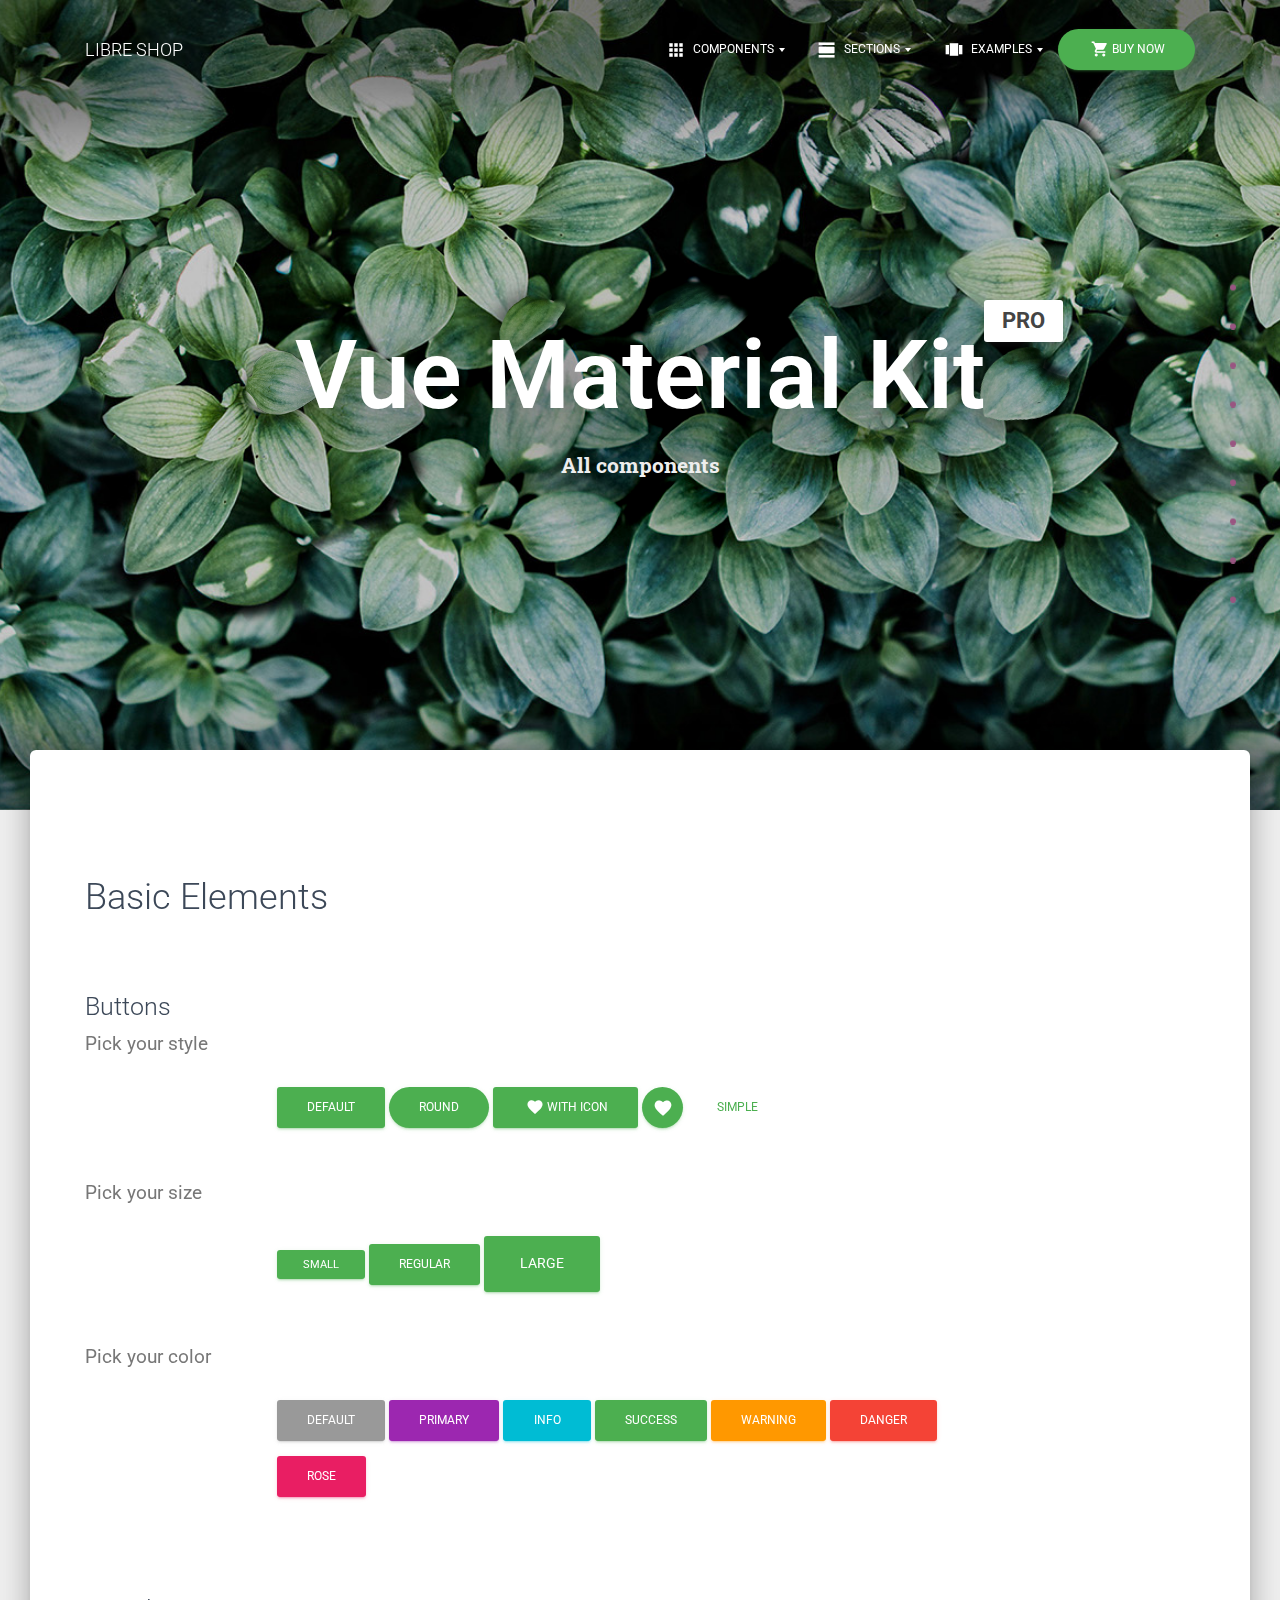
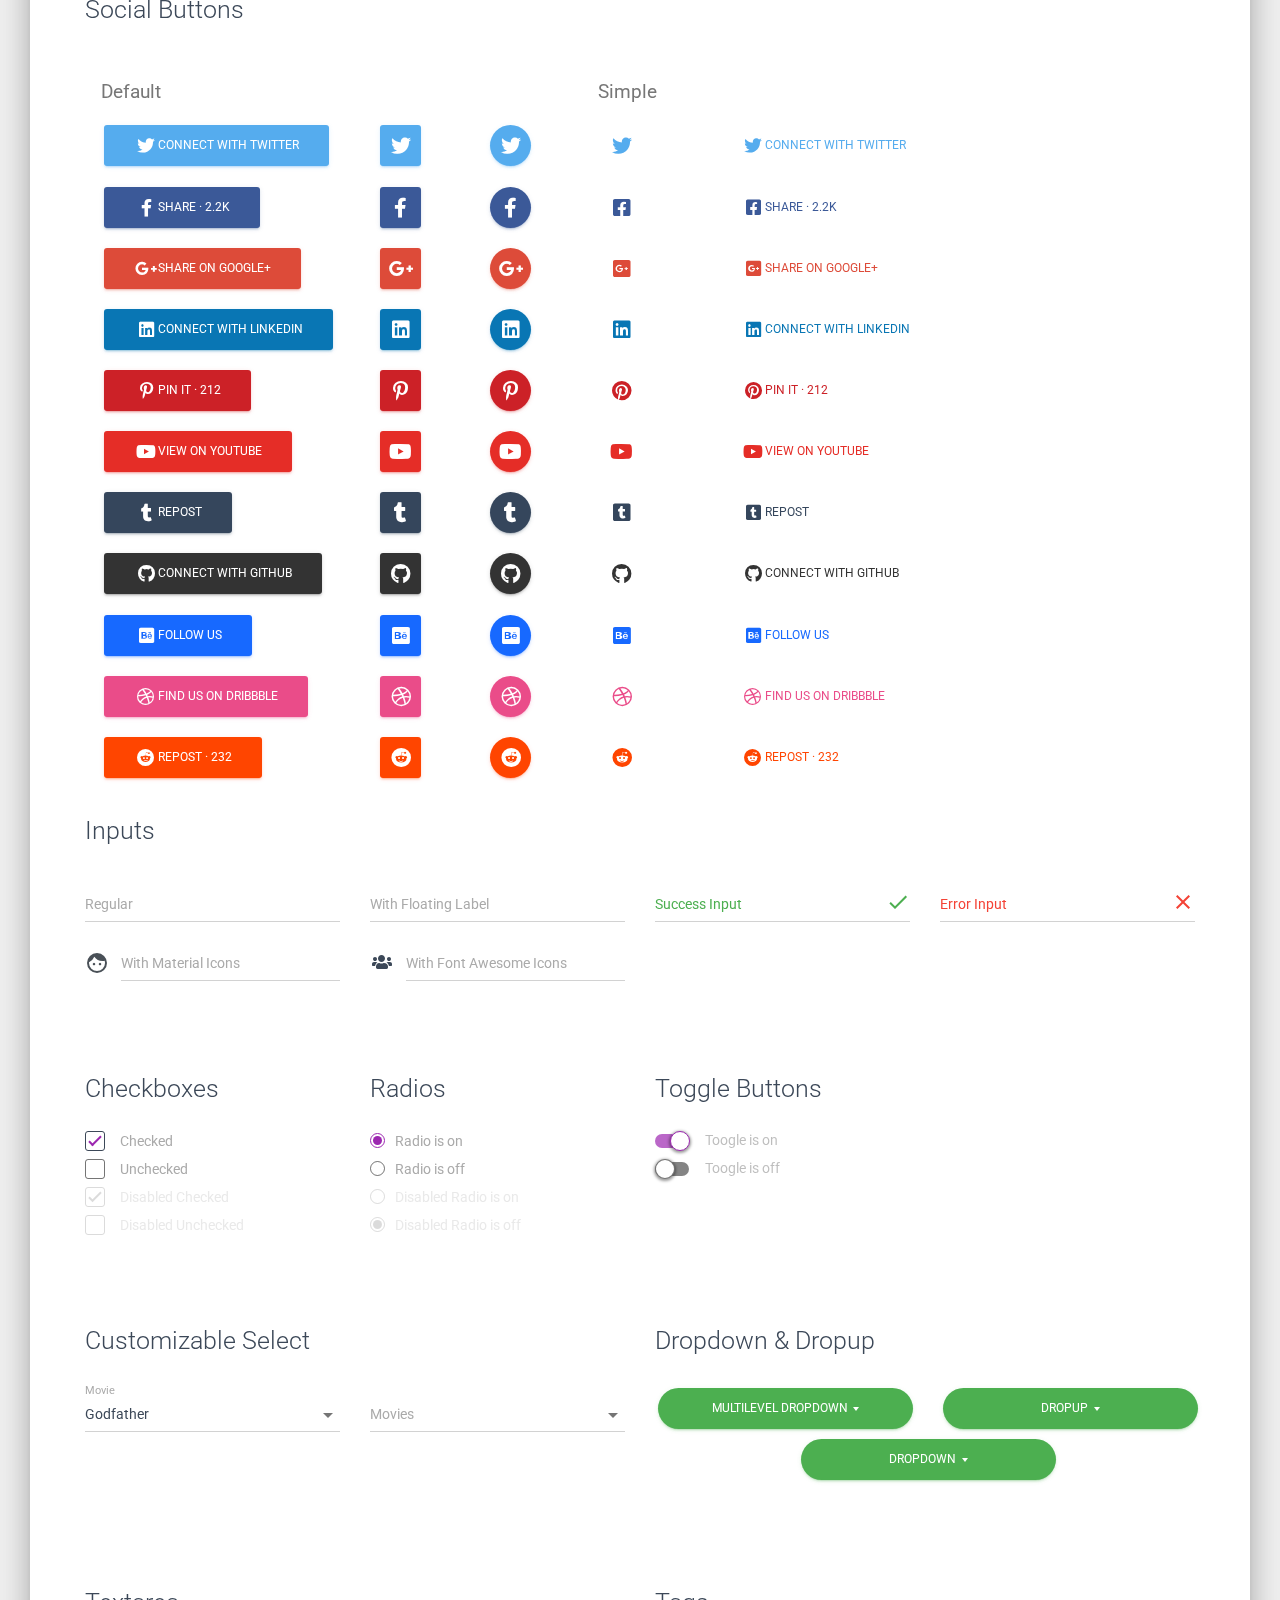
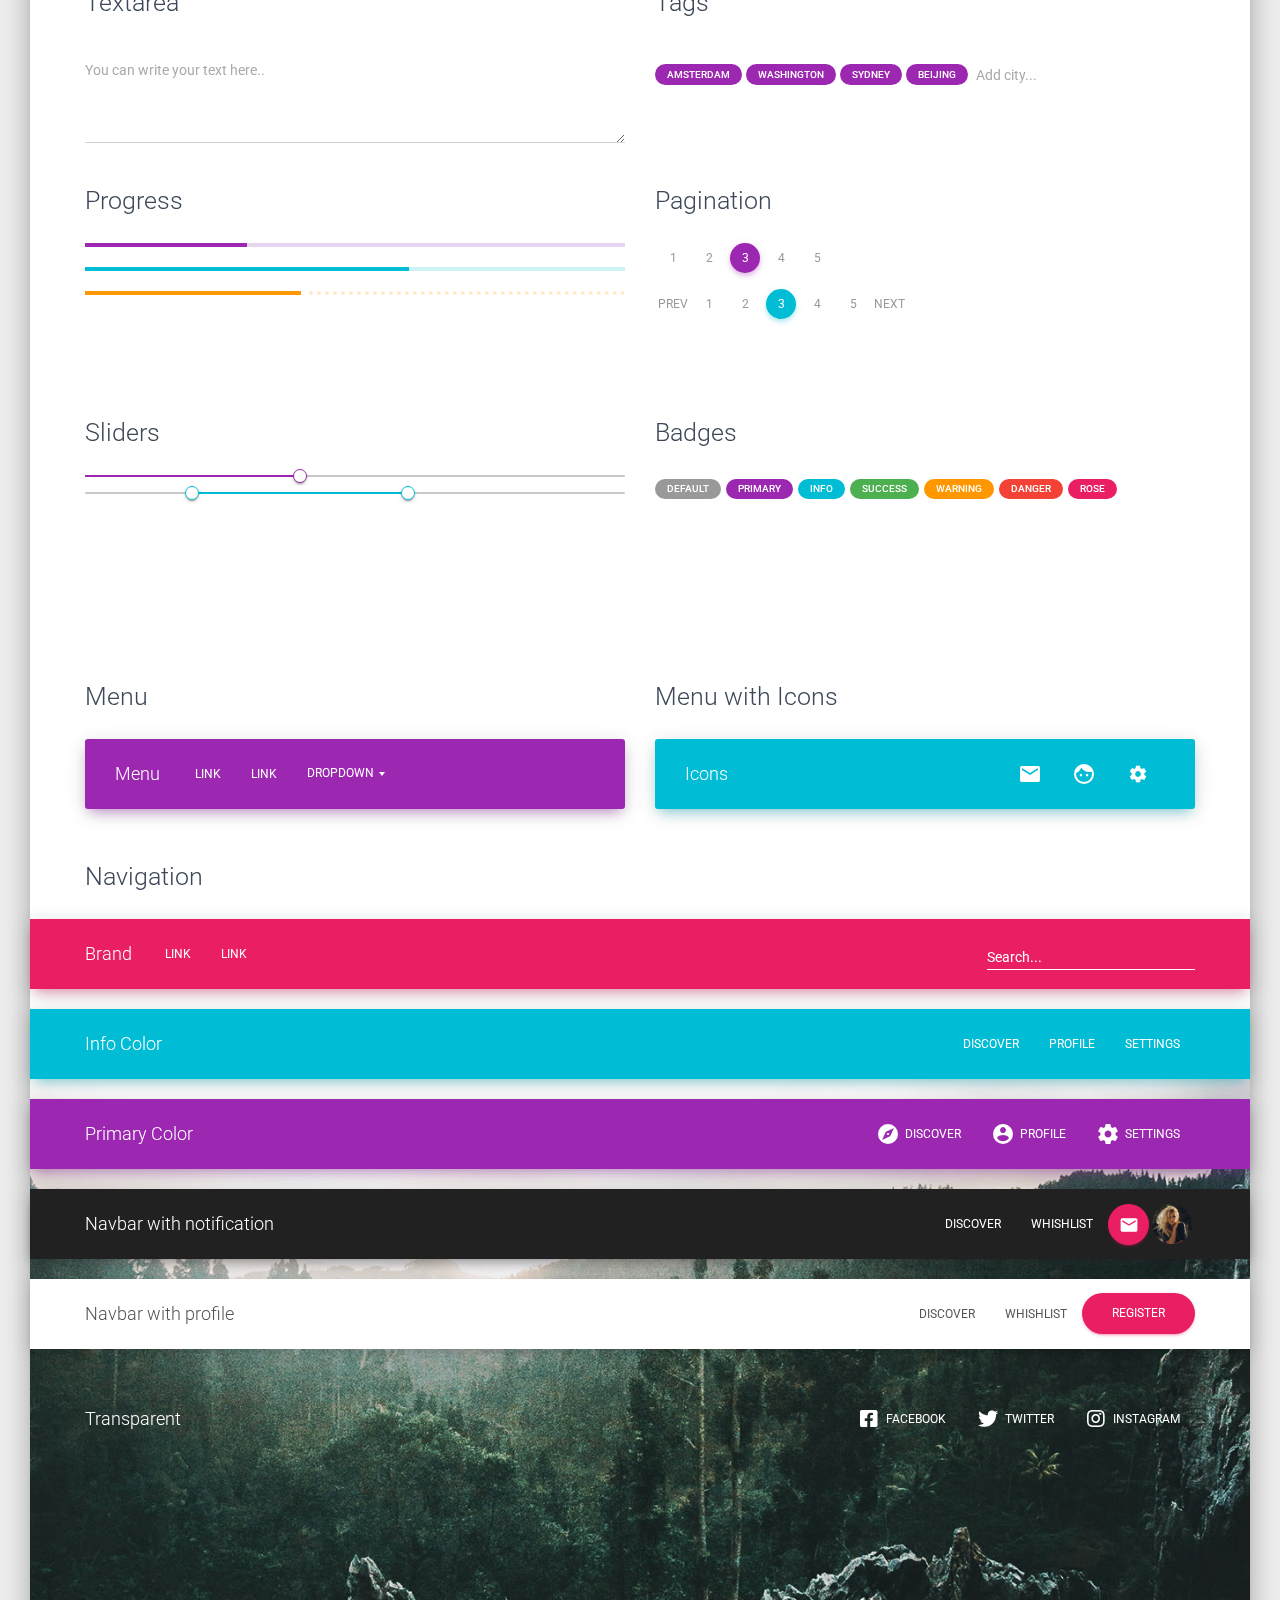
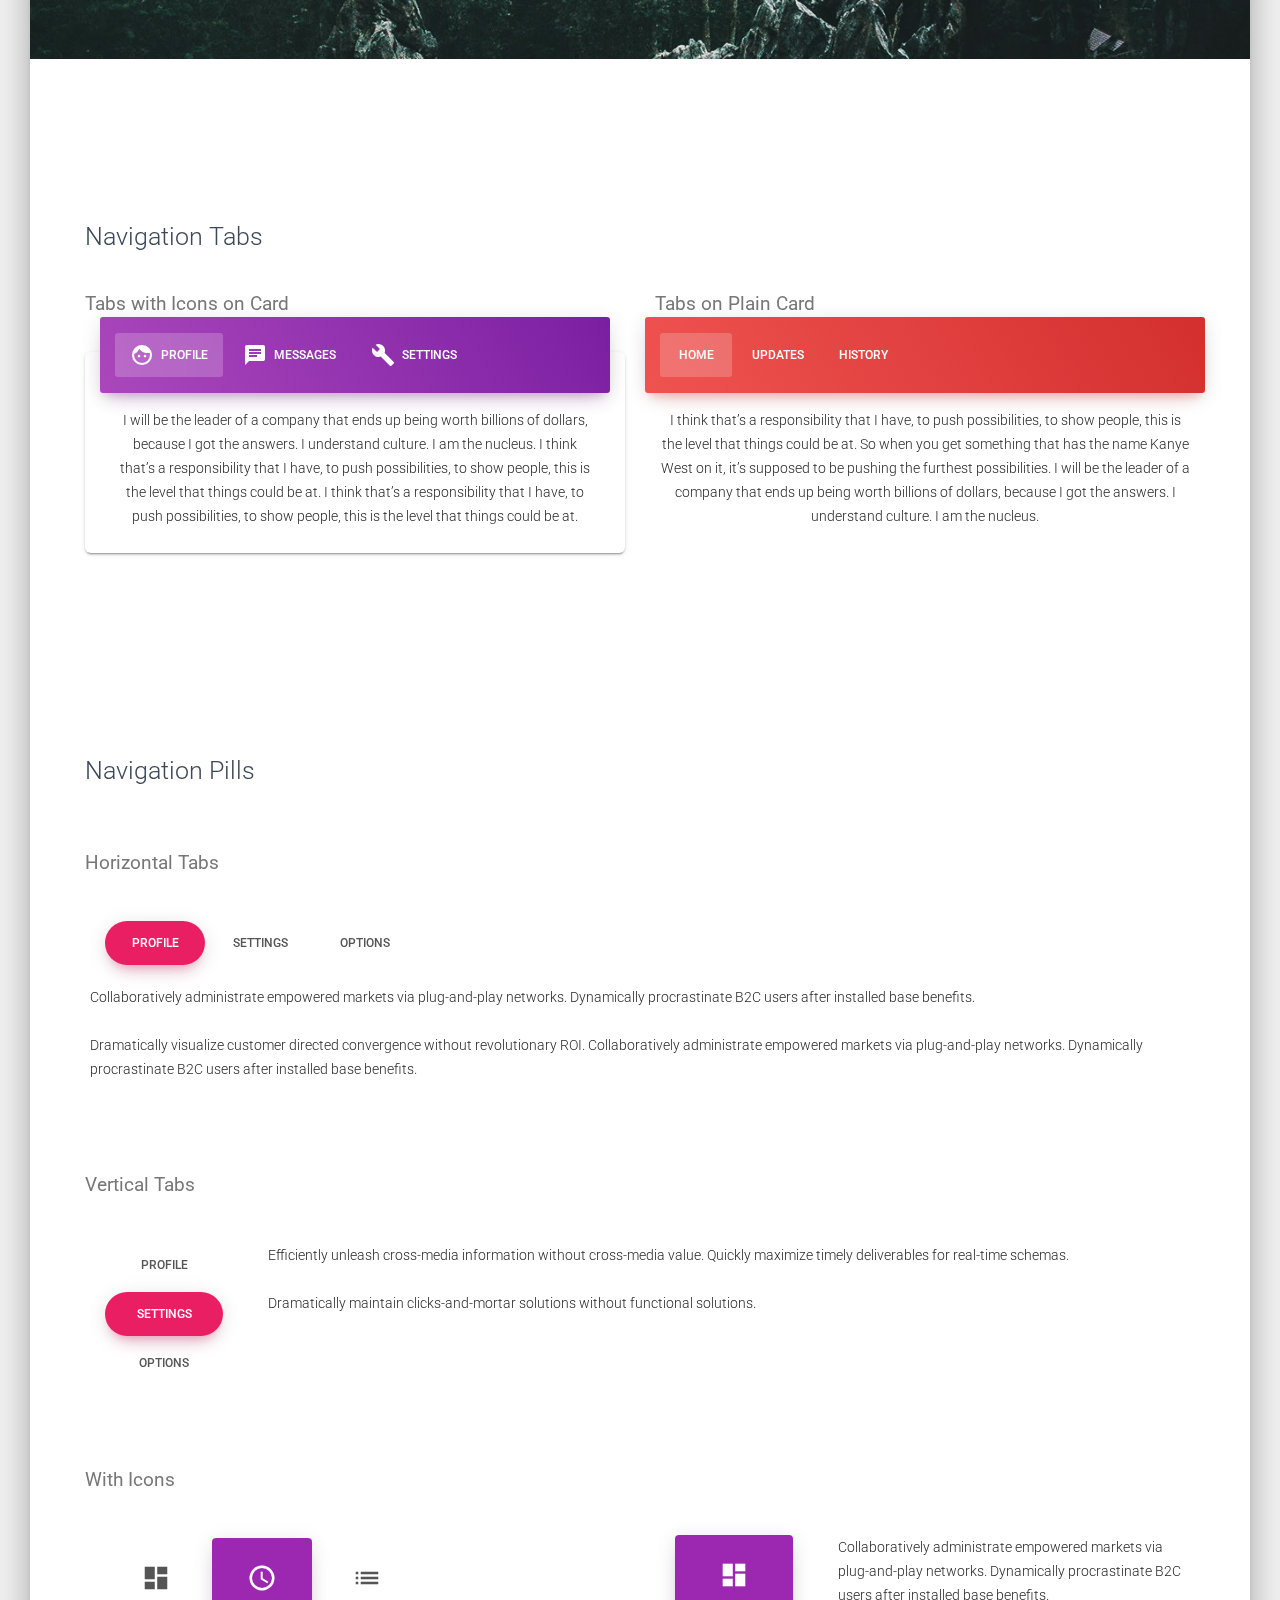
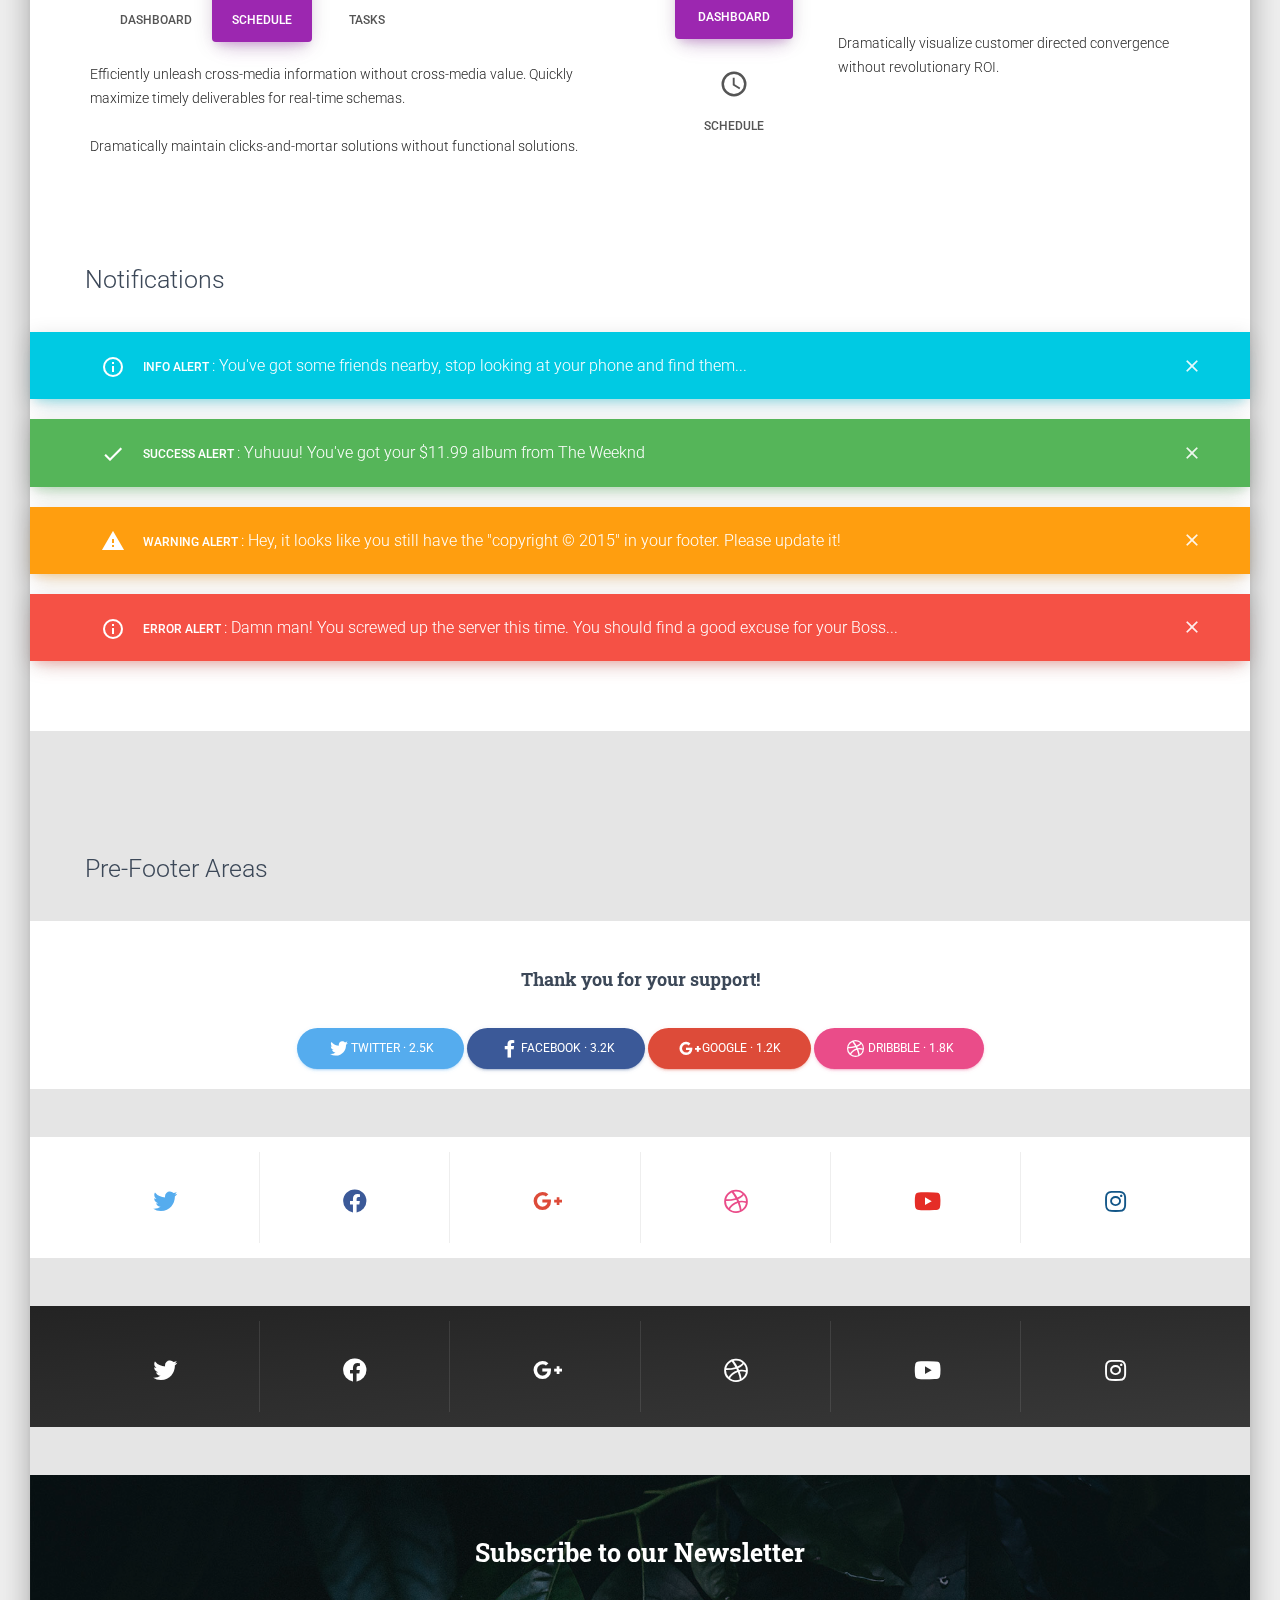
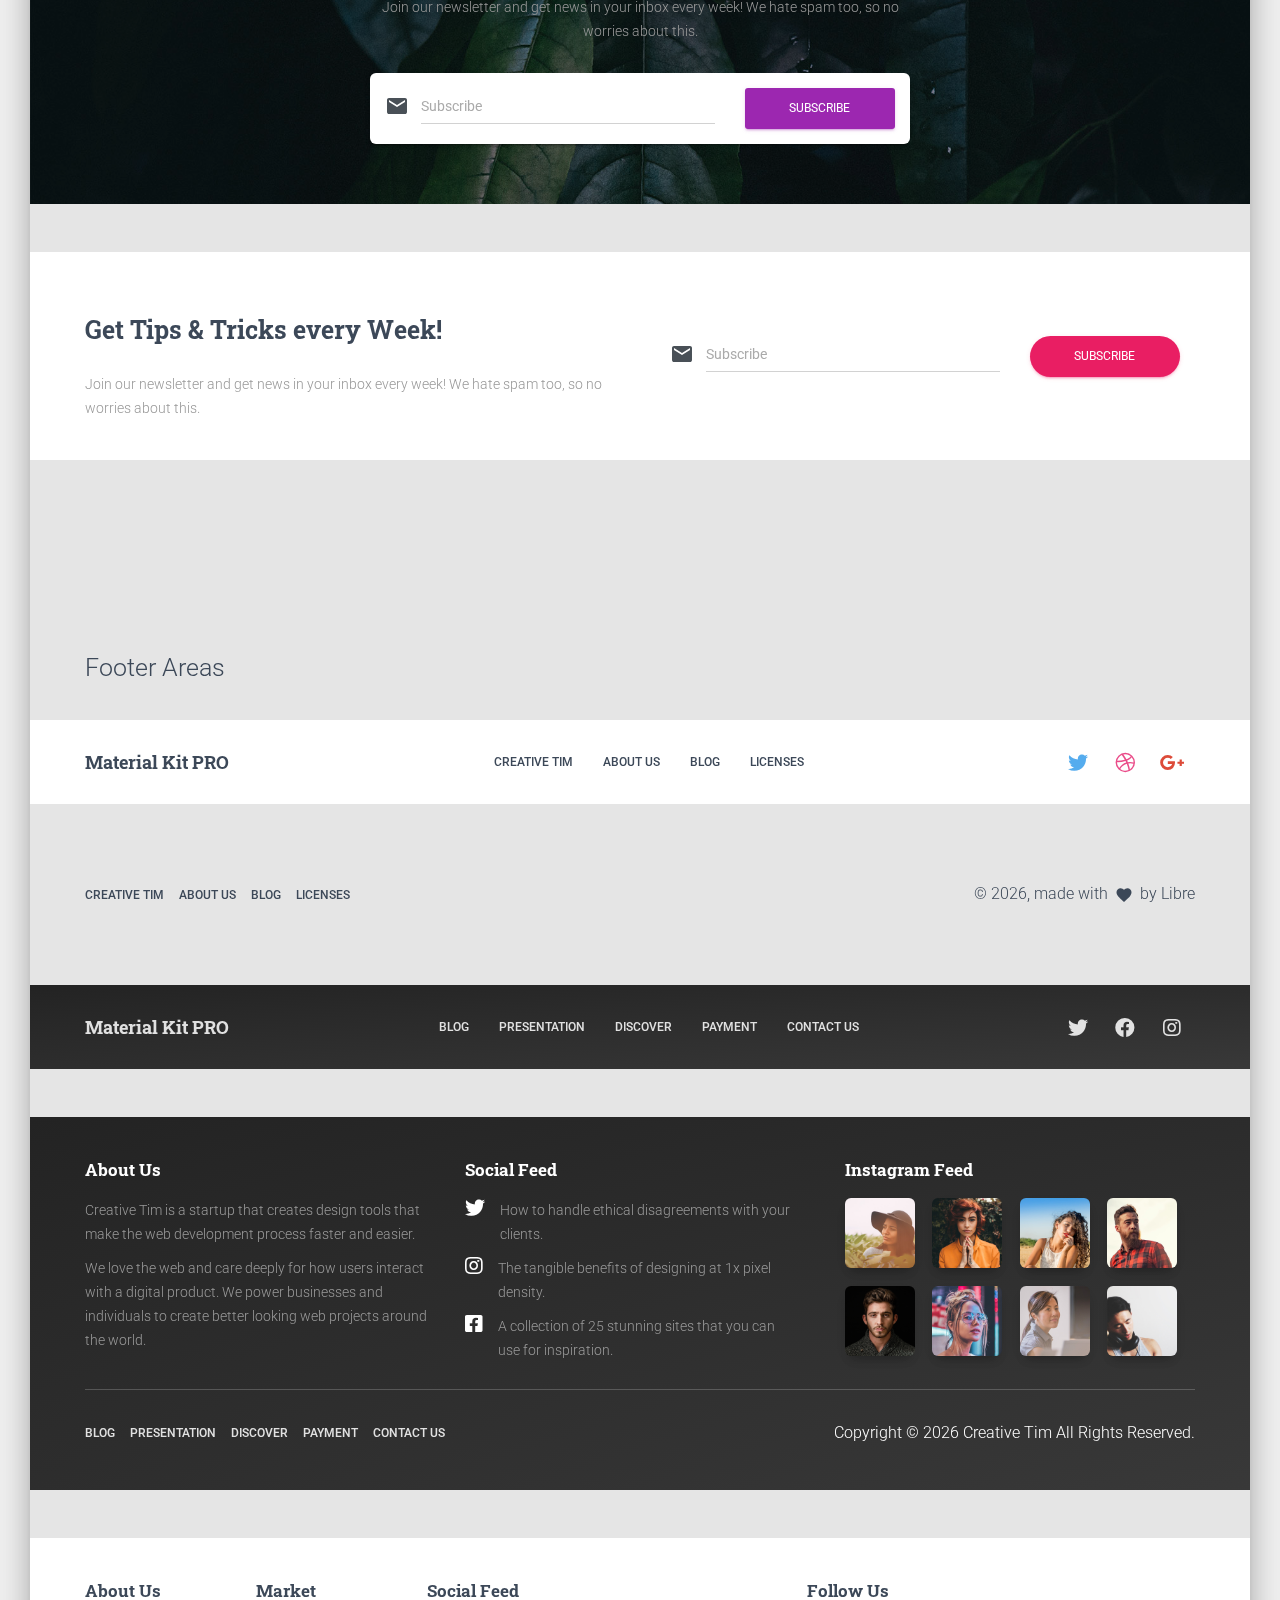
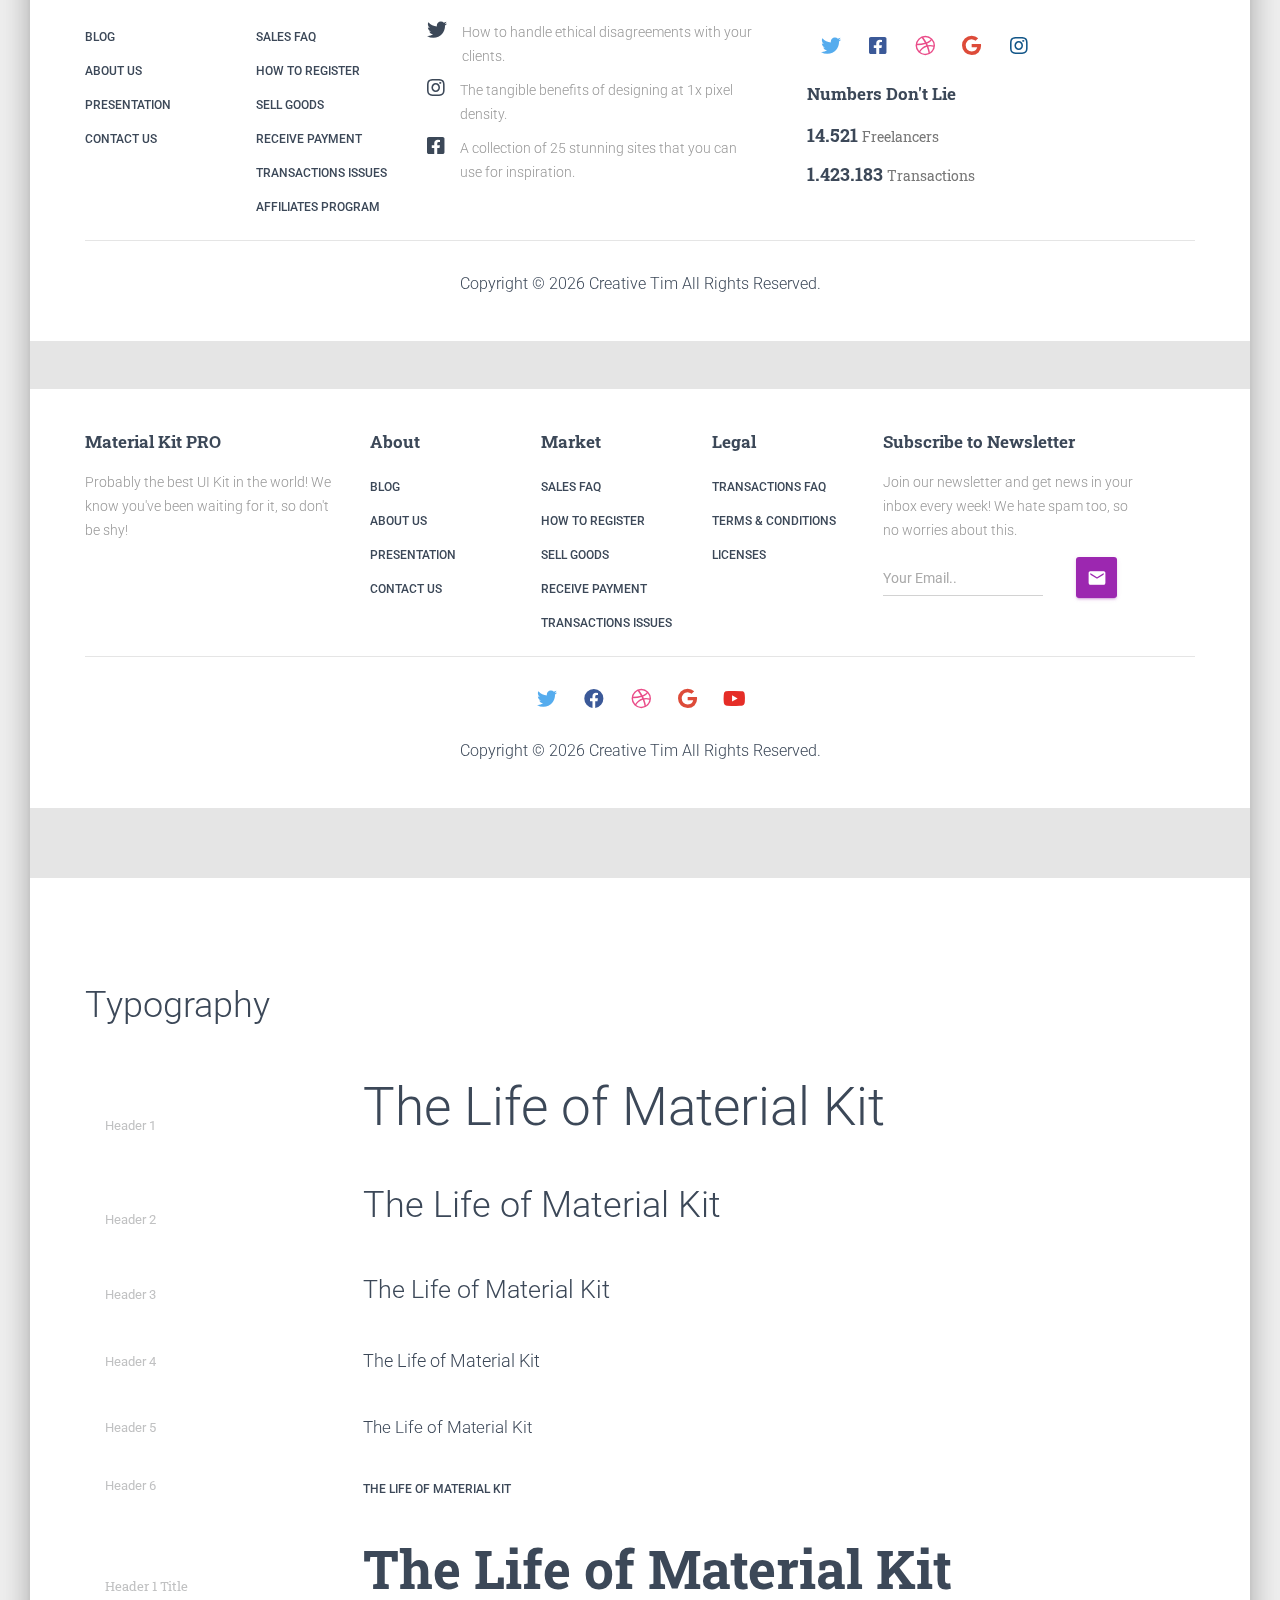
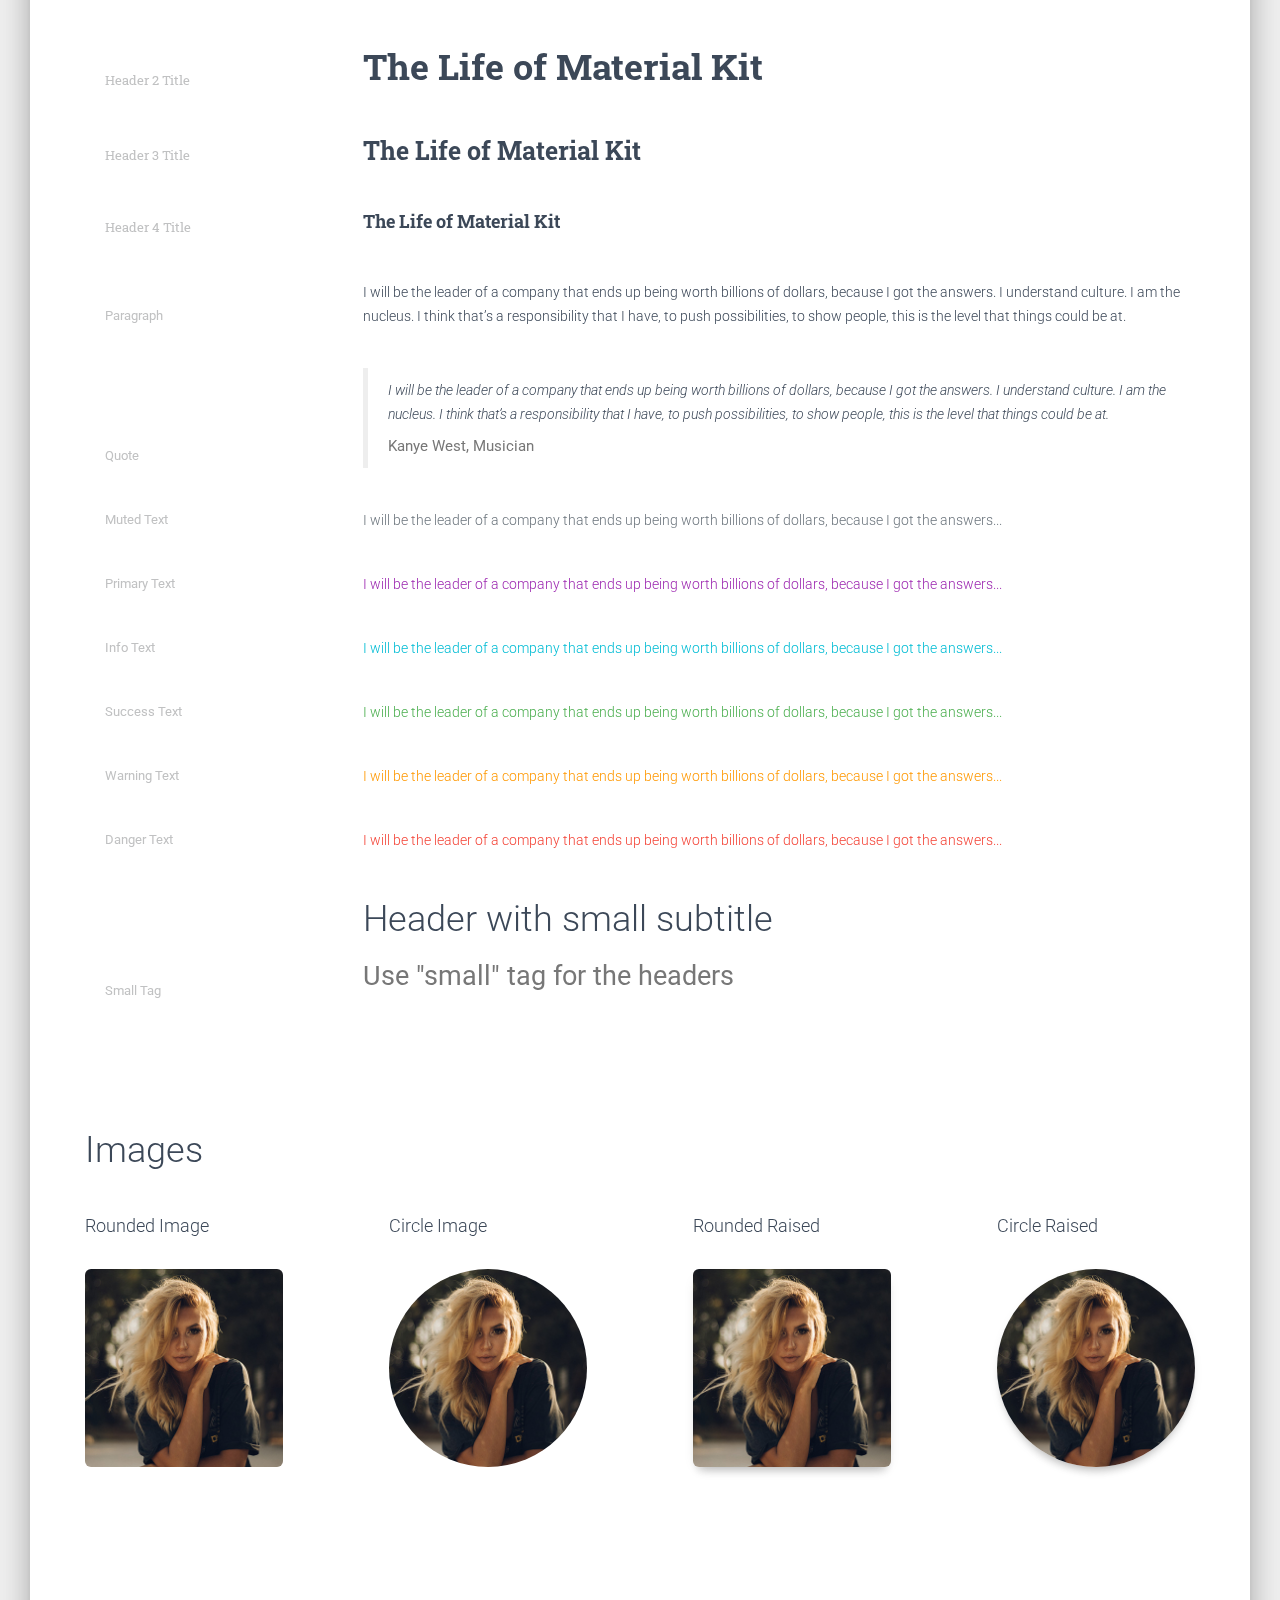
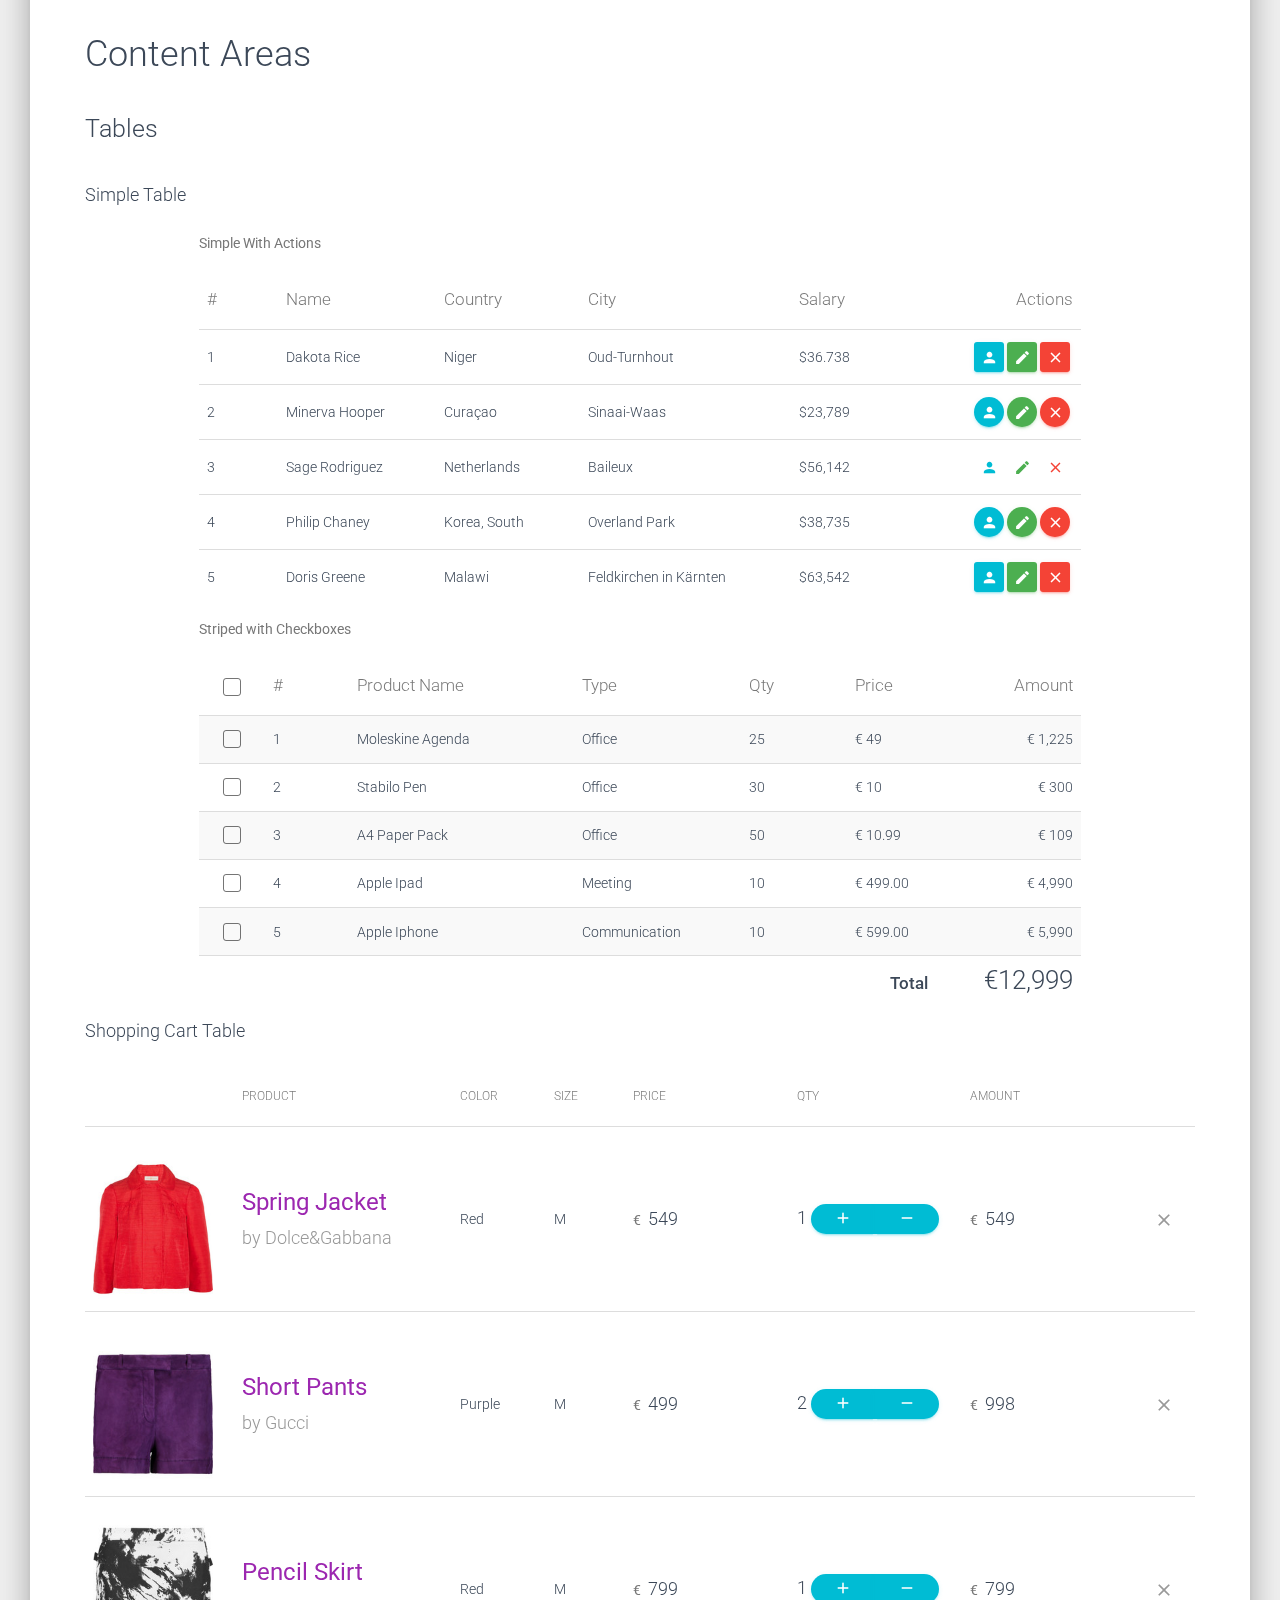
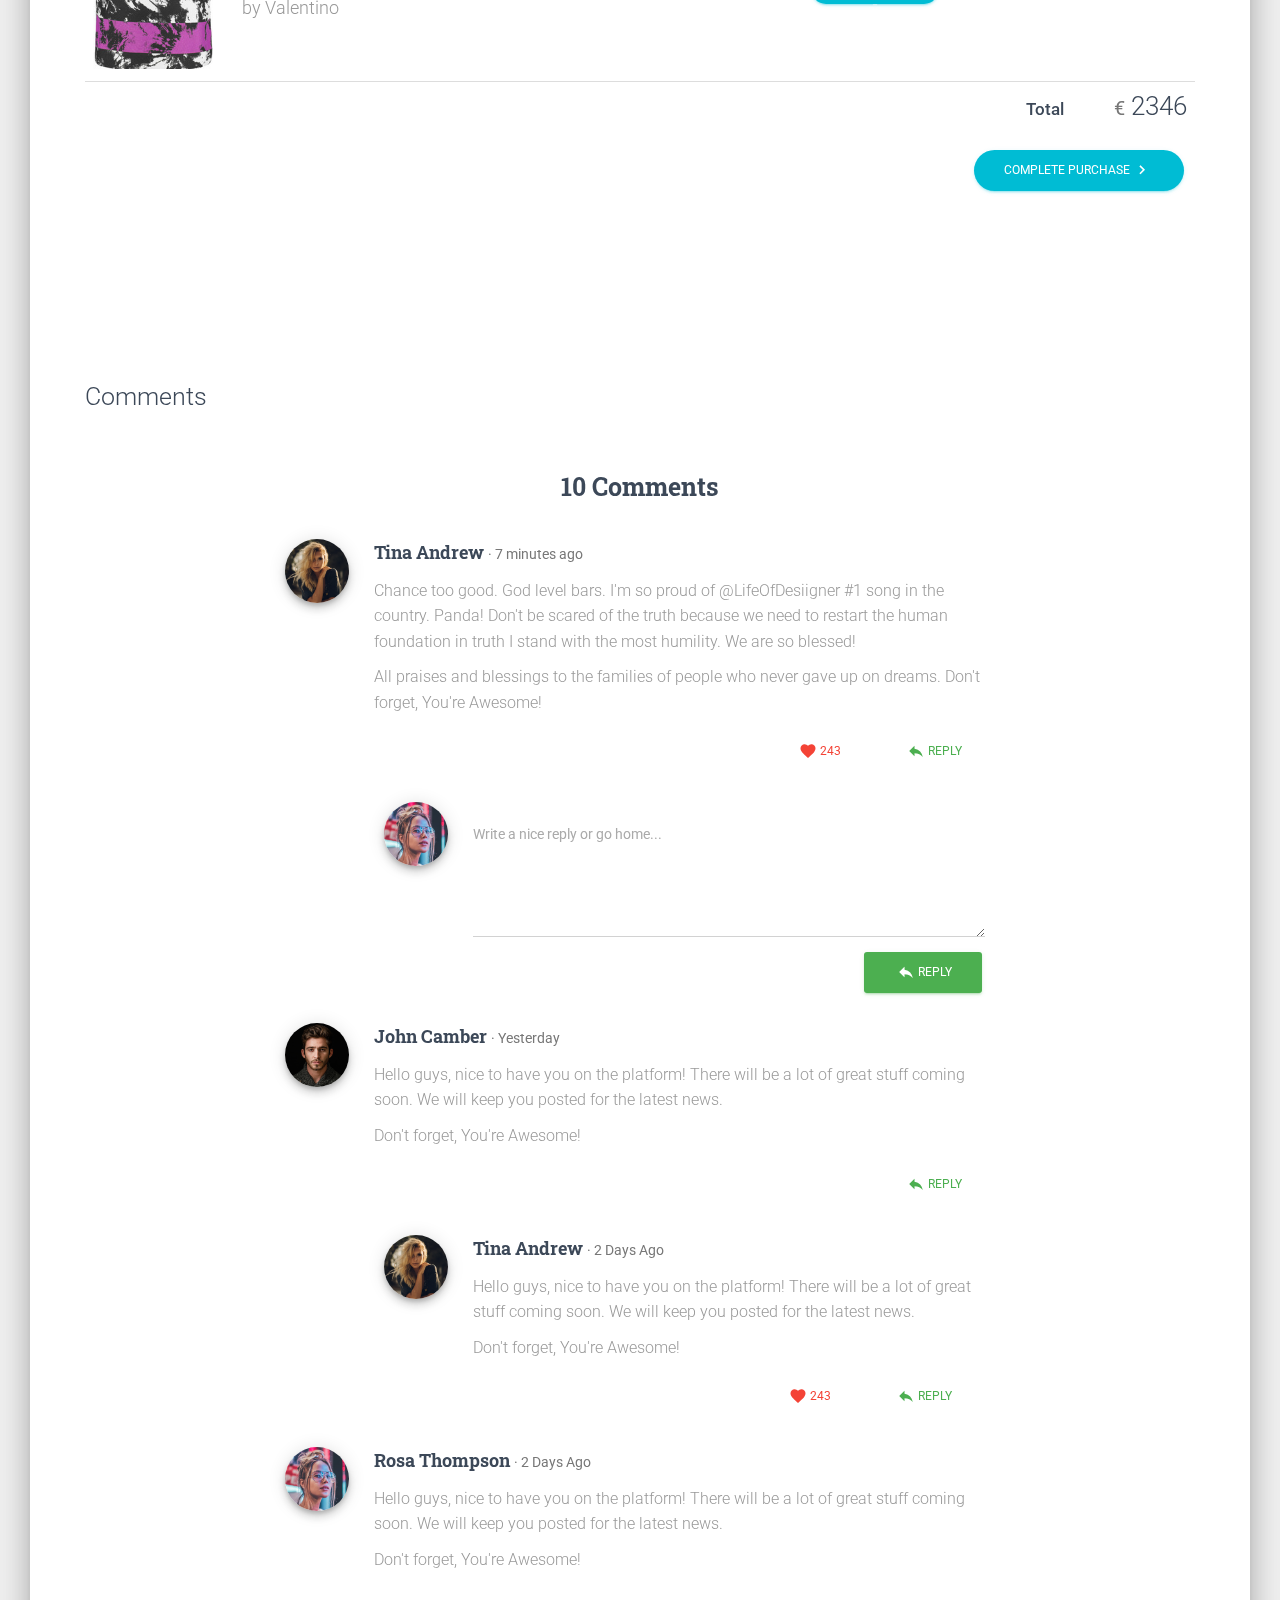
==== index.html @ 75f04bdb "initial commit" ====
<!DOCTYPE html><html lang=en><head><meta charset=utf-8><meta http-equiv=X-UA-Compatible content="IE=edge"><meta name=viewport content="width=device-width,initial-scale=1"><link rel=icon href=/favicon.png><title>Vue Material Kit PRO by Creative Tim</title><link rel=stylesheet type=text/css href="https://fonts.googleapis.com/css?family=Roboto:300,400,500,700|Roboto+Slab:400,700|Material+Icons"><link rel=stylesheet href="//fonts.googleapis.com/icon?family=Material+Icons"><link href=https://use.fontawesome.com/releases/v5.0.8/css/all.css rel=stylesheet><link href=/css/app.222457d3.css rel=preload as=style><link href=/css/chunk-vendors.19c4a453.css rel=preload as=style><link href=/js/app.44e31a8a.js rel=preload as=script><link href=/js/chunk-vendors.deaea9dc.js rel=preload as=script><link href=/css/chunk-vendors.19c4a453.css rel=stylesheet><link href=/css/app.222457d3.css rel=stylesheet></head><body><noscript><strong>We're sorry but vue-material-kit-pro doesn't work properly without JavaScript enabled. Please enable it to continue.</strong></noscript><div id=app></div><script src=/js/chunk-vendors.deaea9dc.js></script><script src=/js/app.44e31a8a.js></script></body></html>
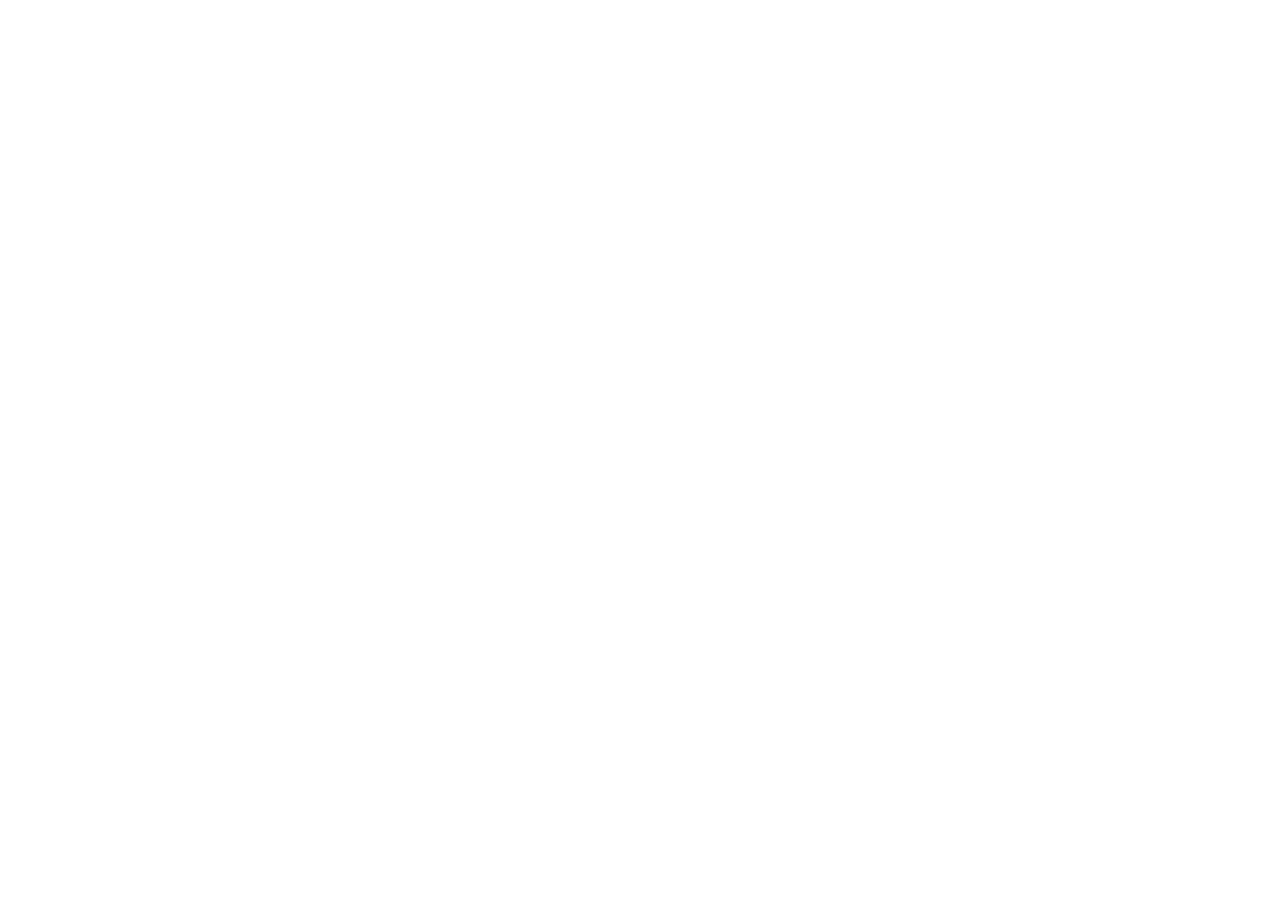
==== commit d31049c2: "realreal first commit" ====
--- a/index.html
+++ b/index.html
@@ -1 +1 @@
-<!DOCTYPE html><html lang=en><head><meta charset=utf-8><meta http-equiv=X-UA-Compatible content="IE=edge"><meta name=viewport content="width=device-width,initial-scale=1"><link rel=icon href=/favicon.png><title>Vue Material Kit PRO by Creative Tim</title><link rel=stylesheet type=text/css href="https://fonts.googleapis.com/css?family=Roboto:300,400,500,700|Roboto+Slab:400,700|Material+Icons"><link rel=stylesheet href="//fonts.googleapis.com/icon?family=Material+Icons"><link href=https://use.fontawesome.com/releases/v5.0.8/css/all.css rel=stylesheet><link href=/css/app.222457d3.css rel=preload as=style><link href=/css/chunk-vendors.19c4a453.css rel=preload as=style><link href=/js/app.44e31a8a.js rel=preload as=script><link href=/js/chunk-vendors.deaea9dc.js rel=preload as=script><link href=/css/chunk-vendors.19c4a453.css rel=stylesheet><link href=/css/app.222457d3.css rel=stylesheet></head><body><noscript><strong>We're sorry but vue-material-kit-pro doesn't work properly without JavaScript enabled. Please enable it to continue.</strong></noscript><div id=app></div><script src=/js/chunk-vendors.deaea9dc.js></script><script src=/js/app.44e31a8a.js></script></body></html>+<!DOCTYPE html><html lang=en><head><meta charset=utf-8><meta http-equiv=X-UA-Compatible content="IE=edge"><meta name=viewport content="width=device-width,initial-scale=1"><link rel=icon href=/inboke/favicon.png><title>Vue Material Kit PRO by Creative Tim</title><link rel=stylesheet type=text/css href="https://fonts.googleapis.com/css?family=Roboto:300,400,500,700|Roboto+Slab:400,700|Material+Icons"><link rel=stylesheet href="//fonts.googleapis.com/icon?family=Material+Icons"><link href=https://use.fontawesome.com/releases/v5.0.8/css/all.css rel=stylesheet><link href=/inboke/css/app.222457d3.css rel=preload as=style><link href=/inboke/css/chunk-vendors.19c4a453.css rel=preload as=style><link href=/inboke/js/app.fbb8354d.js rel=preload as=script><link href=/inboke/js/chunk-vendors.deaea9dc.js rel=preload as=script><link href=/inboke/css/chunk-vendors.19c4a453.css rel=stylesheet><link href=/inboke/css/app.222457d3.css rel=stylesheet></head><body><noscript><strong>We're sorry but vue-material-kit-pro doesn't work properly without JavaScript enabled. Please enable it to continue.</strong></noscript><div id=app></div><script src=/inboke/js/chunk-vendors.deaea9dc.js></script><script src=/inboke/js/app.fbb8354d.js></script></body></html>